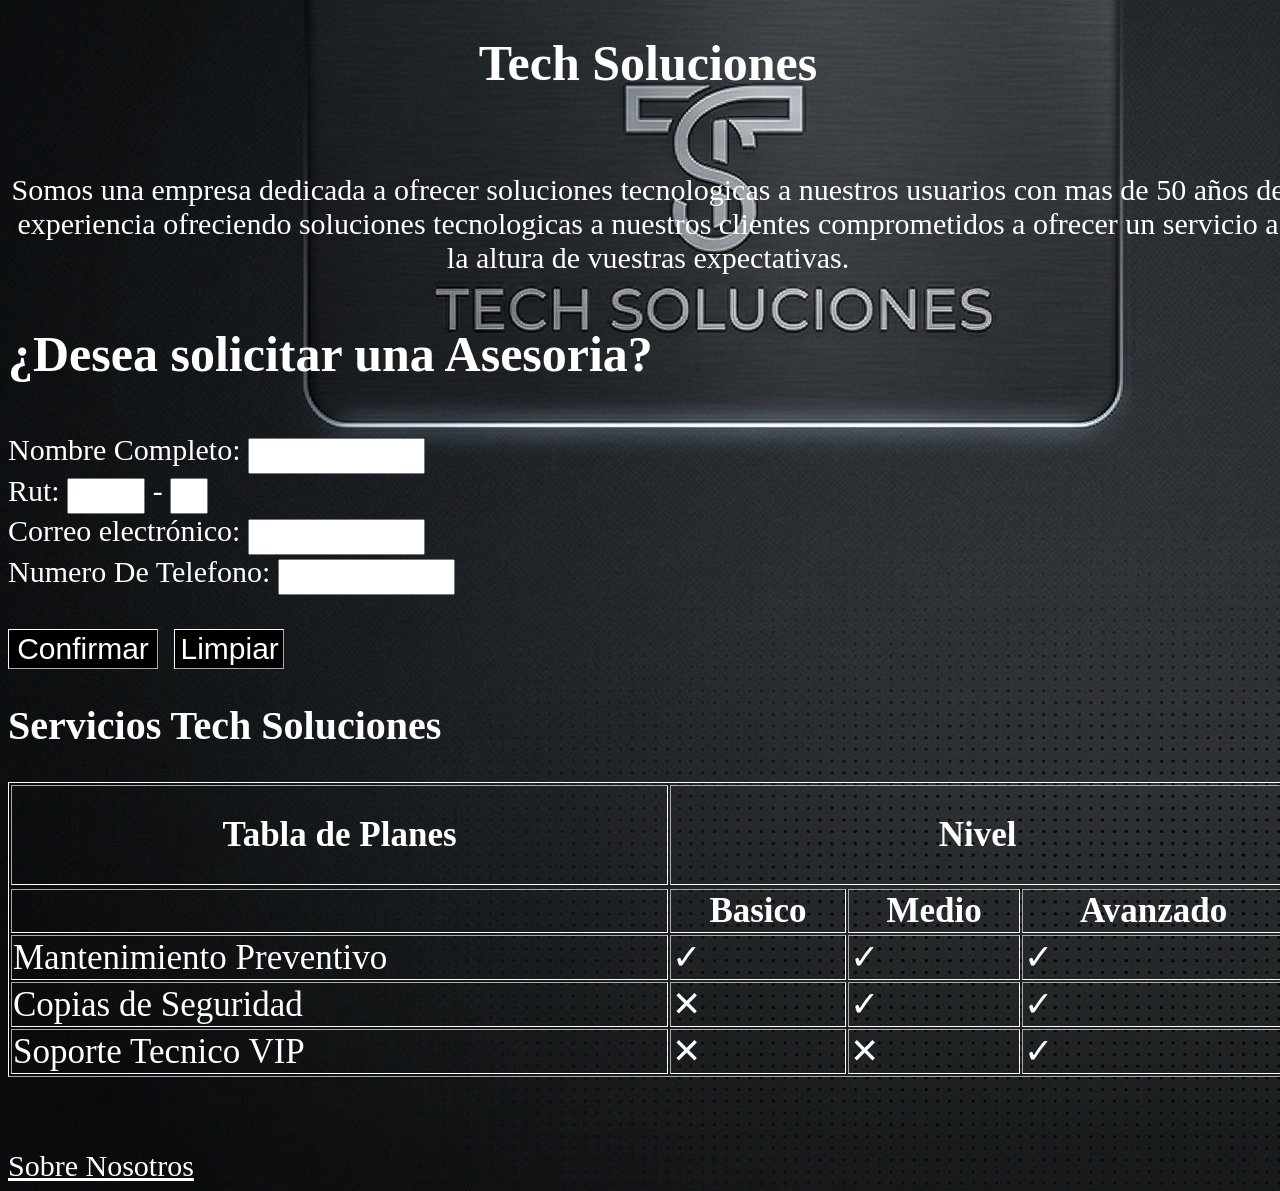
==== index.html @ 3849c481 "Rename web.html to index.html" ====
<!DOCTYPE html>
<html lang="es">

<head>
    <meta charset="UTF-8">
    <link rel="stylesheet" href="style/style.css">
    <title>Tech Soluciones</title>
    <meta name="viewport" content="width=device-width, initial-scale=1.0">
</head>

<body>
    <header>
        <h1 class="t1">Tech Soluciones</h1>
    </header>
    <br>
    <p>Somos una empresa dedicada a ofrecer soluciones tecnologicas a nuestros usuarios
        con mas de 50 años de experiencia ofreciendo soluciones tecnologicas a nuestros clientes
        comprometidos a ofrecer un servicio a la altura de vuestras expectativas.</p>
    <p class="reserva">¿Desea solicitar una Asesoria?</p>
    <form>
        <label>Nombre Completo:</label>
        <input type="text">
        <br>
        <label>Rut:</label>
        <input class="rut-sin-digito-verificador" type="text" name="rut-sin-digito-verificador">
        <label>-</label>
        <input class="digito-verificador" type="text" name="digito-verificador">
        <br>
        <label>Correo electrónico:</label>
        <input type="text" name="correo">
        <br>
        <label>Numero De Telefono:</label>
        <input type="text" name="Telefono">
        <br> <br>
        <button class="confirmar">Confirmar</button>
        <label><button class="limpiar">Limpiar</button></label>
    </form>
    <h2>Servicios Tech Soluciones</h2>
    <div class="Tabla-Planes">
        <table border="1">
            <tr>
                <thead>
                    <th>Tabla de Planes</th>
                    <th colspan="3">Nivel</th>
                </thead>
                <tbody>
            </tr>
            <tr>
                <th></th>
                <th>Basico</th>
                <th>Medio </th>
                <th>Avanzado</th>
            </tr>
            <tr>
                <td>Mantenimiento Preventivo</td>
                <td>&#10003</td>
                <td>&#10003</td>
                <td>&#10003</td>
            </tr>
            <tr>
                <td>Copias de Seguridad</td>
                <td>&#10005</td>
                <td>&#10003</td>
                <td>&#10003</td>
            </tr>
            <tr>
                <td>Soporte Tecnico VIP</td>
                <td>&#10005</td>
                <td>&#10005</td>
                <td>&#10003</td>
            </tr>
    </div>
    </tbody>
    </table>
</body>
<br>
<br>
<br>
<br>
<footer>
    <a href="https://www.youtube.com/watch?v=xvFZjo5PgG0">Sobre Nosotros</a>
</footer>

</html>
---- style/style.css ----
.t1 {
    color: white;
    text-align: center;
    font-size: 50px;
    border-bottom: 0cap;
    border-color: white;

}

body {
    background-color: black;
    background-image: url("../img/Techv3.png");
    width: 100%;
}

p {
    color: white;
    font-size: 30px;
    text-align: center;
    width: 100%;

}

.reserva {
    text-align: left;
    font-size: 50px;
    font-weight: bold;
    text-align: left;

}

form {
    color: white;
    font-size: 30px;
    text-align: left;

}

.digito-verificador {
    width: 30px;

}

.confirmar {
    background-color: black;
    color: white;
    border-color: white;
    height: 40px;
    width: 150px;
    cursor: pointer;
    margin-right: 8px;
    border-width: 1px;
    font-size: 30px;
}

.confirmar:hover {
    background-color: gray;
}

.limpiar {
    background-color: black;
    color: white;
    border-color: white;
    height: 40px;
    width: 110px;
    cursor: pointer;
    margin-right: 8px;
    border-width: 1px;
    font-size: 30px;
}

.limpiar:hover {
    background-color: gray;
}

.rut-sin-digito-verificador {
    width: 70px;
}

h2 {
    color: white;
    font-size: 40px;
    font-weight: bolder;
    width: 100%;
}

table {
    color: white;
    font-size: 35px;
    border-color: white;
    border-width: 1px;
    margin-right: 9px;
    width: 100%;

}

thead {
    height: 100px;
    width: 100px;
}

input {
    height: 30px;
}

a {
    color: white;
    font-size: 30px;
    text-align: center;
    width: 100%;
}
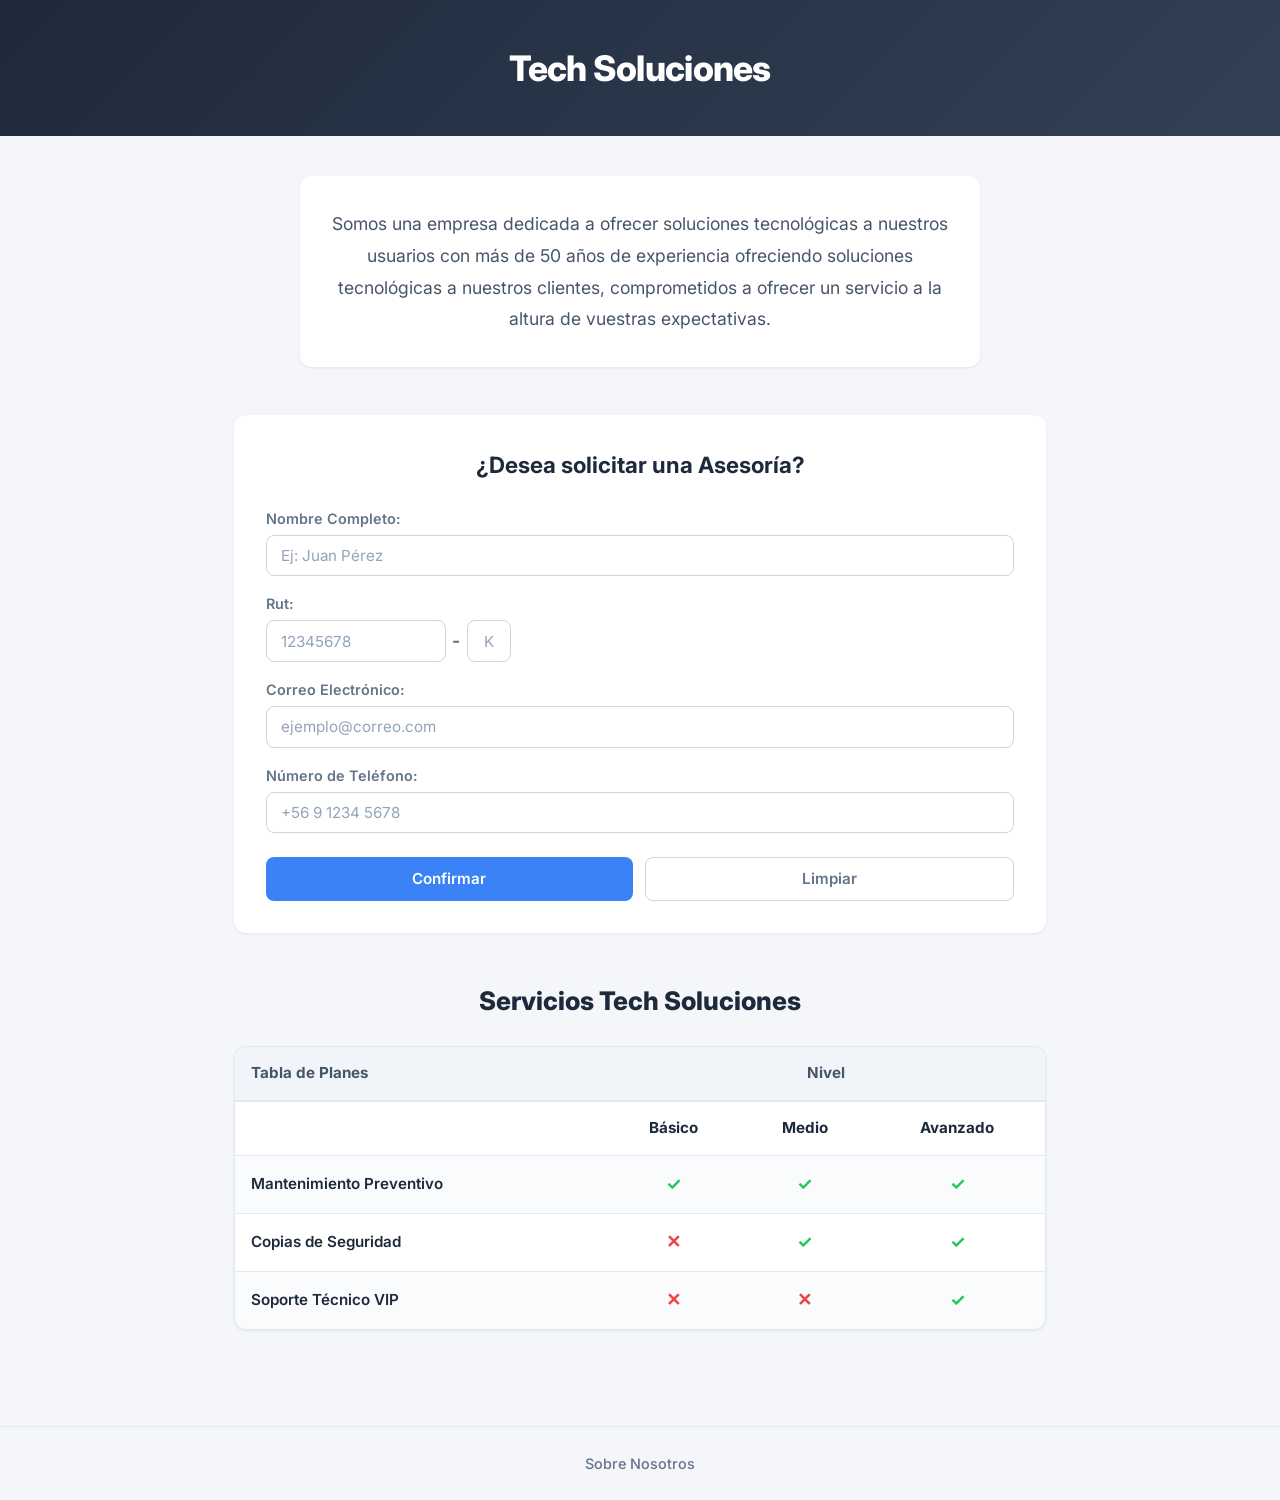
==== commit fb8f7dae: "Mejora estética: diseño simple y limpio, imagen de fondo y logo eliminados, estructura HTML corregid" ====
--- a/index.html
+++ b/index.html
@@ -3,82 +3,110 @@
 
 <head>
     <meta charset="UTF-8">
+    <meta name="viewport" content="width=device-width, initial-scale=1.0">
+    <title>Tech Soluciones</title>
+    <link rel="preconnect" href="https://fonts.googleapis.com">
+    <link rel="preconnect" href="https://fonts.gstatic.com" crossorigin>
+    <link href="https://fonts.googleapis.com/css2?family=Inter:wght@400;500;600;700;800&display=swap" rel="stylesheet">
     <link rel="stylesheet" href="style/style.css">
-    <title>Tech Soluciones</title>
-    <meta name="viewport" content="width=device-width, initial-scale=1.0">
 </head>
 
 <body>
-    <header>
-        <h1 class="t1">Tech Soluciones</h1>
+
+    <header class="header">
+        <div class="header-overlay"></div>
+        <div class="header-content">
+            <h1 class="t1">Tech Soluciones</h1>
+        </div>
     </header>
-    <br>
-    <p>Somos una empresa dedicada a ofrecer soluciones tecnologicas a nuestros usuarios
-        con mas de 50 años de experiencia ofreciendo soluciones tecnologicas a nuestros clientes
-        comprometidos a ofrecer un servicio a la altura de vuestras expectativas.</p>
-    <p class="reserva">¿Desea solicitar una Asesoria?</p>
-    <form>
-        <label>Nombre Completo:</label>
-        <input type="text">
-        <br>
-        <label>Rut:</label>
-        <input class="rut-sin-digito-verificador" type="text" name="rut-sin-digito-verificador">
-        <label>-</label>
-        <input class="digito-verificador" type="text" name="digito-verificador">
-        <br>
-        <label>Correo electrónico:</label>
-        <input type="text" name="correo">
-        <br>
-        <label>Numero De Telefono:</label>
-        <input type="text" name="Telefono">
-        <br> <br>
-        <button class="confirmar">Confirmar</button>
-        <label><button class="limpiar">Limpiar</button></label>
-    </form>
-    <h2>Servicios Tech Soluciones</h2>
-    <div class="Tabla-Planes">
-        <table border="1">
-            <tr>
-                <thead>
-                    <th>Tabla de Planes</th>
-                    <th colspan="3">Nivel</th>
-                </thead>
-                <tbody>
-            </tr>
-            <tr>
-                <th></th>
-                <th>Basico</th>
-                <th>Medio </th>
-                <th>Avanzado</th>
-            </tr>
-            <tr>
-                <td>Mantenimiento Preventivo</td>
-                <td>&#10003</td>
-                <td>&#10003</td>
-                <td>&#10003</td>
-            </tr>
-            <tr>
-                <td>Copias de Seguridad</td>
-                <td>&#10005</td>
-                <td>&#10003</td>
-                <td>&#10003</td>
-            </tr>
-            <tr>
-                <td>Soporte Tecnico VIP</td>
-                <td>&#10005</td>
-                <td>&#10005</td>
-                <td>&#10003</td>
-            </tr>
-    </div>
-    </tbody>
-    </table>
+
+    <main>
+        <section class="hero">
+            <p class="hero-text">Somos una empresa dedicada a ofrecer soluciones tecnológicas a nuestros usuarios
+                con más de 50 años de experiencia ofreciendo soluciones tecnológicas a nuestros clientes,
+                comprometidos a ofrecer un servicio a la altura de vuestras expectativas.</p>
+        </section>
+
+        <section class="asesoria">
+            <p class="reserva">¿Desea solicitar una Asesoría?</p>
+            <form class="form-asesoria">
+                <div class="form-group">
+                    <label for="nombre">Nombre Completo:</label>
+                    <input type="text" id="nombre" name="nombre" placeholder="Ej: Juan Pérez">
+                </div>
+
+                <div class="form-group form-group-rut">
+                    <label>Rut:</label>
+                    <div class="rut-wrapper">
+                        <input class="rut-sin-digito-verificador" type="text" name="rut-sin-digito-verificador" placeholder="12345678" maxlength="8">
+                        <span class="rut-separador">-</span>
+                        <input class="digito-verificador" type="text" name="digito-verificador" placeholder="k" maxlength="1">
+                    </div>
+                </div>
+
+                <div class="form-group">
+                    <label for="correo">Correo Electrónico:</label>
+                    <input type="email" id="correo" name="correo" placeholder="ejemplo@correo.com">
+                </div>
+
+                <div class="form-group">
+                    <label for="telefono">Número de Teléfono:</label>
+                    <input type="tel" id="telefono" name="Telefono" placeholder="+56 9 1234 5678">
+                </div>
+
+                <div class="form-actions">
+                    <button class="btn btn-confirmar">Confirmar</button>
+                    <button class="btn btn-limpiar">Limpiar</button>
+                </div>
+            </form>
+        </section>
+
+        <section class="servicios">
+            <h2>Servicios Tech Soluciones</h2>
+
+            <div class="Tabla-Planes">
+                <table>
+                    <thead>
+                        <tr>
+                            <th>Tabla de Planes</th>
+                            <th colspan="3">Nivel</th>
+                        </tr>
+                    </thead>
+                    <tbody>
+                        <tr>
+                            <td></td>
+                            <th>Básico</th>
+                            <th>Medio</th>
+                            <th>Avanzado</th>
+                        </tr>
+                        <tr>
+                            <td>Mantenimiento Preventivo</td>
+                            <td><span class="check">✓</span></td>
+                            <td><span class="check">✓</span></td>
+                            <td><span class="check">✓</span></td>
+                        </tr>
+                        <tr>
+                            <td>Copias de Seguridad</td>
+                            <td><span class="cross">✕</span></td>
+                            <td><span class="check">✓</span></td>
+                            <td><span class="check">✓</span></td>
+                        </tr>
+                        <tr>
+                            <td>Soporte Técnico VIP</td>
+                            <td><span class="cross">✕</span></td>
+                            <td><span class="cross">✕</span></td>
+                            <td><span class="check">✓</span></td>
+                        </tr>
+                    </tbody>
+                </table>
+            </div>
+        </section>
+    </main>
+
+    <footer class="footer">
+        <a href="https://www.youtube.com/watch?v=xvFZjo5PgG0" class="footer-link">Sobre Nosotros</a>
+    </footer>
+
 </body>
-<br>
-<br>
-<br>
-<br>
-<footer>
-    <a href="https://www.youtube.com/watch?v=xvFZjo5PgG0">Sobre Nosotros</a>
-</footer>
 
-</html>
+</html>
--- a/style/style.css
+++ b/style/style.css
@@ -1,111 +1,333 @@
+/* ==========================================
+   Tech Soluciones — Estilo simple y limpio
+   ========================================== */
+
+*,
+*::before,
+*::after {
+    margin: 0;
+    padding: 0;
+    box-sizing: border-box;
+}
+
+body {
+    font-family: 'Inter', -apple-system, BlinkMacSystemFont, 'Segoe UI', sans-serif;
+    background: #f4f6f9;
+    color: #1e293b;
+    min-height: 100vh;
+    display: flex;
+    flex-direction: column;
+    line-height: 1.6;
+}
+
+/* Header */
+.header {
+    background: linear-gradient(135deg, #1e293b, #334155);
+    text-align: center;
+    padding: 2.5rem 1.5rem;
+}
+
+.header-content {
+    display: flex;
+    align-items: center;
+    justify-content: center;
+}
+
 .t1 {
-    color: white;
-    text-align: center;
-    font-size: 50px;
-    border-bottom: 0cap;
-    border-color: white;
-
-}
-
-body {
-    background-color: black;
-    background-image: url("../img/Techv3.png");
+    font-size: 2.2rem;
+    font-weight: 800;
+    color: #ffffff;
+    letter-spacing: -0.02em;
+}
+
+/* Main */
+main {
+    flex: 1;
+    max-width: 860px;
     width: 100%;
-}
-
-p {
-    color: white;
-    font-size: 30px;
-    text-align: center;
+    margin: 0 auto;
+    padding: 2.5rem 1.5rem 3rem;
+}
+
+section {
+    margin-bottom: 3rem;
+}
+
+/* Hero */
+.hero-text {
+    font-size: 1.1rem;
+    color: #475569;
+    text-align: center;
+    line-height: 1.8;
+    max-width: 680px;
+    margin: 0 auto;
+    background: #ffffff;
+    padding: 2rem 2rem;
+    border-radius: 12px;
+    box-shadow: 0 1px 3px rgba(0,0,0,0.08);
+}
+
+/* Asesoría */
+.asesoria {
+    background: #ffffff;
+    border-radius: 12px;
+    padding: 2rem 2rem;
+    box-shadow: 0 1px 3px rgba(0,0,0,0.08);
+}
+
+.reserva {
+    font-size: 1.4rem;
+    font-weight: 700;
+    text-align: center;
+    margin-bottom: 1.5rem;
+    color: #1e293b;
+}
+
+.form-asesoria {
+    display: flex;
+    flex-direction: column;
+    gap: 1rem;
+}
+
+.form-group {
+    display: flex;
+    flex-direction: column;
+    gap: 0.3rem;
+}
+
+.form-group label {
+    font-size: 0.9rem;
+    font-weight: 600;
+    color: #64748b;
+}
+
+.form-group input {
     width: 100%;
-
-}
-
-.reserva {
+    padding: 0.65rem 0.9rem;
+    border: 1px solid #d1d5db;
+    border-radius: 8px;
+    font-size: 0.95rem;
+    font-family: inherit;
+    color: #1e293b;
+    outline: none;
+    transition: border-color 0.2s, box-shadow 0.2s;
+}
+
+.form-group input::placeholder {
+    color: #94a3b8;
+}
+
+.form-group input:focus {
+    border-color: #3b82f6;
+    box-shadow: 0 0 0 3px rgba(59,130,246,0.12);
+}
+
+/* RUT */
+.rut-wrapper {
+    display: flex;
+    align-items: center;
+    gap: 0.4rem;
+}
+
+.rut-sin-digito-verificador {
+    flex: 1;
+    max-width: 180px;
+}
+
+.rut-separador {
+    color: #64748b;
+    font-size: 1.1rem;
+    font-weight: 700;
+}
+
+.digito-verificador {
+    width: 44px !important;
+    text-align: center;
+    text-transform: uppercase;
+}
+
+/* Botones */
+.form-actions {
+    display: flex;
+    gap: 0.8rem;
+    margin-top: 0.5rem;
+    flex-wrap: wrap;
+}
+
+.btn {
+    flex: 1;
+    min-width: 130px;
+    padding: 0.7rem 1.2rem;
+    border: none;
+    border-radius: 8px;
+    font-size: 0.95rem;
+    font-weight: 600;
+    font-family: inherit;
+    cursor: pointer;
+    transition: background 0.2s, transform 0.15s;
+}
+
+.btn:hover {
+    transform: translateY(-1px);
+}
+
+.btn:active {
+    transform: translateY(0);
+}
+
+.btn-confirmar {
+    background: #3b82f6;
+    color: #fff;
+}
+
+.btn-confirmar:hover {
+    background: #2563eb;
+}
+
+.btn-limpiar {
+    background: transparent;
+    color: #64748b;
+    border: 1px solid #d1d5db;
+}
+
+.btn-limpiar:hover {
+    background: #f1f5f9;
+    color: #1e293b;
+}
+
+/* Servicios */
+.servicios h2 {
+    font-size: 1.6rem;
+    font-weight: 800;
+    text-align: center;
+    margin-bottom: 1.5rem;
+    color: #1e293b;
+}
+
+/* Tabla */
+.Tabla-Planes {
+    overflow-x: auto;
+    border-radius: 12px;
+    border: 1px solid #e2e8f0;
+    background: #ffffff;
+    box-shadow: 0 1px 3px rgba(0,0,0,0.08);
+}
+
+table {
+    width: 100%;
+    border-collapse: collapse;
+    font-size: 0.95rem;
+}
+
+thead tr {
+    background: #f1f5f9;
+    border-bottom: 2px solid #e2e8f0;
+}
+
+thead th {
+    padding: 0.9rem 1rem;
+    font-weight: 700;
+    text-align: center;
+    color: #475569;
+}
+
+thead th:first-child {
     text-align: left;
-    font-size: 50px;
-    font-weight: bold;
+}
+
+tbody tr {
+    border-bottom: 1px solid #e2e8f0;
+    transition: background 0.15s;
+}
+
+tbody tr:last-child {
+    border-bottom: none;
+}
+
+tbody tr:hover {
+    background: #f8fafc;
+}
+
+tbody tr:nth-child(even) {
+    background: #fafbfc;
+}
+
+tbody tr:nth-child(even):hover {
+    background: #f1f5f9;
+}
+
+tbody th,
+tbody td {
+    padding: 0.9rem 1rem;
+    text-align: center;
+}
+
+tbody td:first-child {
     text-align: left;
-
-}
-
-form {
-    color: white;
-    font-size: 30px;
-    text-align: left;
-
-}
-
-.digito-verificador {
-    width: 30px;
-
-}
-
-.confirmar {
-    background-color: black;
-    color: white;
-    border-color: white;
-    height: 40px;
-    width: 150px;
-    cursor: pointer;
-    margin-right: 8px;
-    border-width: 1px;
-    font-size: 30px;
-}
-
-.confirmar:hover {
-    background-color: gray;
-}
-
-.limpiar {
-    background-color: black;
-    color: white;
-    border-color: white;
-    height: 40px;
-    width: 110px;
-    cursor: pointer;
-    margin-right: 8px;
-    border-width: 1px;
-    font-size: 30px;
-}
-
-.limpiar:hover {
-    background-color: gray;
-}
-
-.rut-sin-digito-verificador {
-    width: 70px;
-}
-
-h2 {
-    color: white;
-    font-size: 40px;
-    font-weight: bolder;
-    width: 100%;
-}
-
-table {
-    color: white;
-    font-size: 35px;
-    border-color: white;
-    border-width: 1px;
-    margin-right: 9px;
-    width: 100%;
-
-}
-
-thead {
-    height: 100px;
-    width: 100px;
-}
-
-input {
-    height: 30px;
-}
-
-a {
-    color: white;
-    font-size: 30px;
-    text-align: center;
-    width: 100%;
+    font-weight: 600;
+}
+
+.check {
+    color: #22c55e;
+    font-weight: 700;
+    font-size: 1.1rem;
+}
+
+.cross {
+    color: #ef4444;
+    font-weight: 700;
+    font-size: 1.1rem;
+}
+
+/* Footer */
+.footer {
+    text-align: center;
+    padding: 1.5rem;
+    border-top: 1px solid #e2e8f0;
+}
+
+.footer-link {
+    color: #64748b;
+    font-size: 0.9rem;
+    font-weight: 500;
+    text-decoration: none;
+    transition: color 0.2s;
+}
+
+.footer-link:hover {
+    color: #3b82f6;
+}
+
+/* Responsive chico */
+@media (max-width: 600px) {
+    .header {
+        padding: 1.5rem 1rem;
+    }
+
+    .t1 {
+        font-size: 1.6rem;
+    }
+
+    main {
+        padding: 1.5rem 1rem 2rem;
+    }
+
+    .asesoria {
+        padding: 1.5rem 1rem;
+    }
+
+    .form-actions {
+        flex-direction: column;
+    }
+
+    .btn {
+        min-width: unset;
+    }
+
+    thead th,
+    tbody th,
+    tbody td {
+        padding: 0.6rem 0.5rem;
+        font-size: 0.85rem;
+    }
 }
